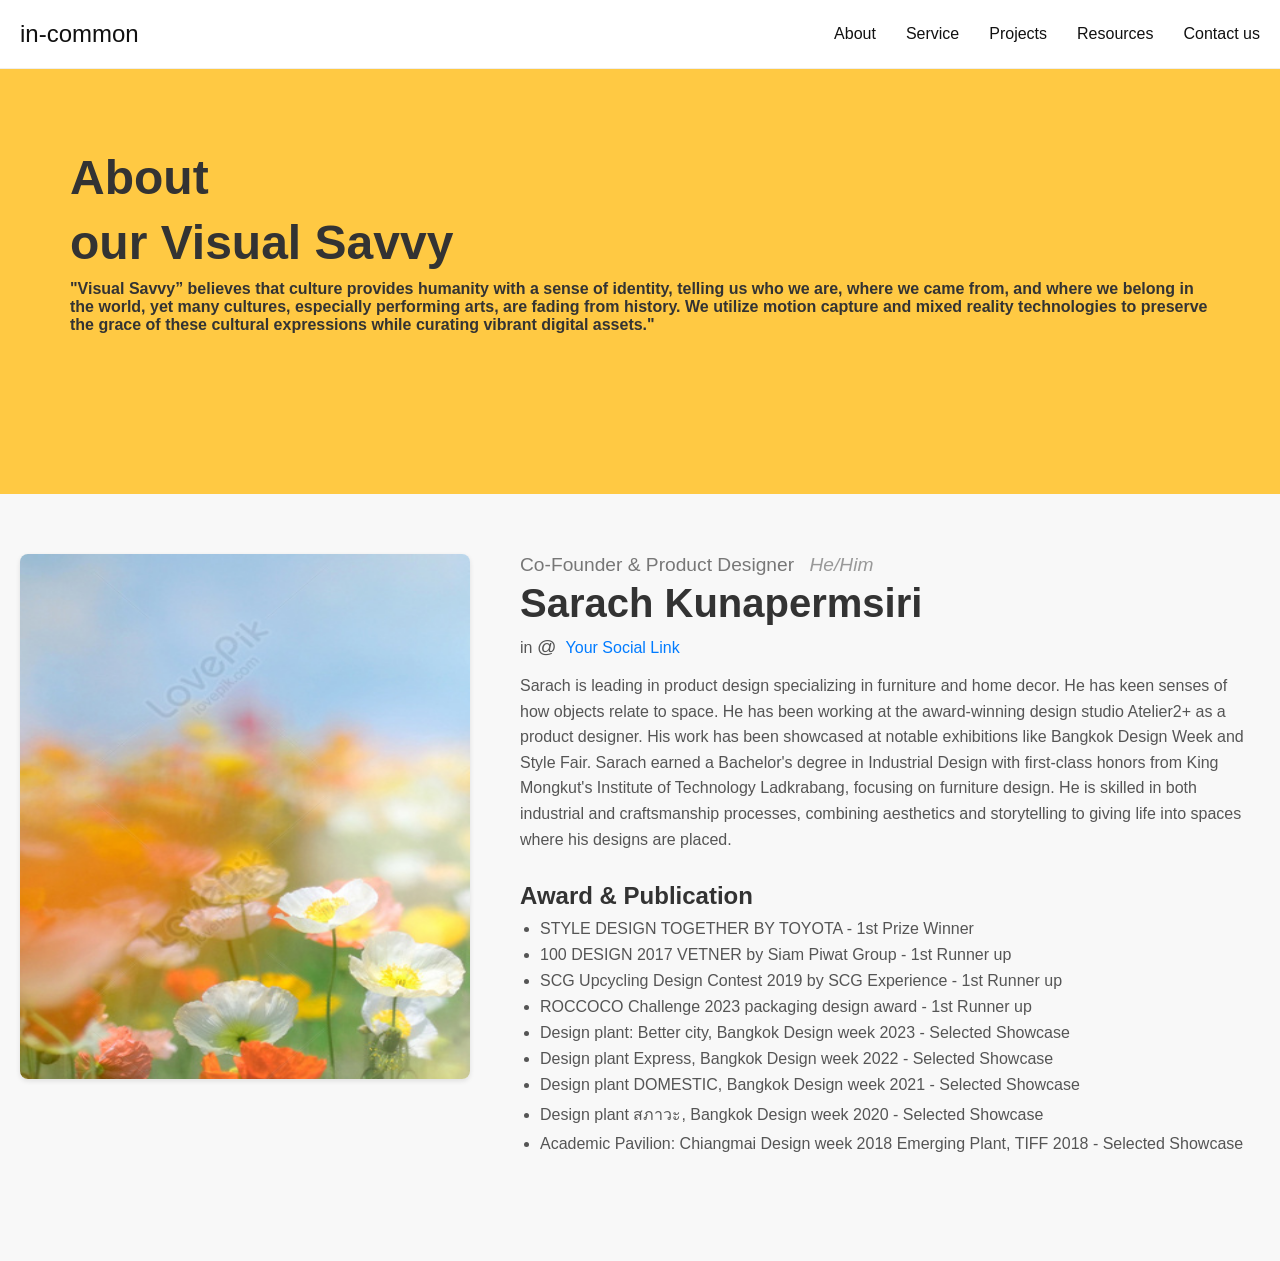
==== Pages/about.html @ efae08e5 "[First push]" ====
<!DOCTYPE html>
<html lang="th">
<head>
    <meta charset="UTF-8">
    <meta name="viewport" content="width=device-width, initial-scale=1.0">
    <title>เกี่ยวกับเรา</title>
    <link rel="stylesheet" href="../css/style.css">
    <style>
        body {
            background-color: #f8f8f8; 
            font-family: sans-serif; 
            margin: 0; 
            padding: 0;
        }

        .about-container {
            background-color: #FFC943; 
            padding: 70px; 
            text-align: left; 
        }

        .about-title {
            font-size: 3em; 
            color: #333;
            margin-bottom: 10px; 
        }
        .about-sub-title {
            font-size: 1em; 
            color: #333; 
            margin-bottom: 10px; 
        }

        .visual-savvy {
            font-size: 2em; 
            color: #555;
            font-weight: bold; 
            margin-bottom: 20px; 
        }

        .about-text {
            font-size: 1.1em; 
            color: #444; 
            line-height: 1.6;
            max-width: 800px; 
        }
    </style>
</head>
<body>
    <header>
        <div class="container">
            <div class="logo">
                <a href="../index.html">in-common</a>
            </div>
            <nav>
                <ul>
                    <li class="current"><a href="about.html">About</a></li>
                    <li><a href="service.html">Service</a></li>
                    <li><a href="projects.html">Projects</a></li>
                    <li><a href="">Resources</a></li>
                    <li><a href="contact.html">Contact us</a></li>
                </ul>
            </nav>
        </div>
    </header>

    <div class="containerB">
        <main id="content">
            <section class="about-intro-section yellow-bg">
                <div class="about-container">
                    <h2 class="about-title">About</h2>
                    <h2 class="about-title">our Visual Savvy</h2>
                    <h1 class="about-sub-title">"Visual Savvy” believes that culture provides humanity with a sense of identity, telling us who we are, where we came from, and where we belong in the world, yet many cultures, especially performing arts, are fading from history. We utilize motion capture and mixed reality technologies to preserve the grace of these cultural expressions while curating vibrant digital assets."</h1>
                </div>
            </section>

            <section class="profile-section">
                <div class="profile-container">
                    <div class="profile-image">
                        <img src="../images/IMAGE2.jpg" alt="Sarach Kunapermsiri">
                    </div>
                    <div class="profile-info">
                        <p class="profile-title">Co-Founder & Product Designer <span class="pronouns">He/Him</span></p>
                        <h2 class="profile-fullname">Sarach Kunapermsiri</h2>
                        <p class="profile-social">in <span class="social-icon">@</span> <a href="#">Your Social Link</a></p>
                        <p class="profile-description">Sarach is leading in product design specializing in furniture and home decor. He has keen senses of how objects relate to space. He has been working at the award-winning design studio Atelier2+ as a product designer. His work has been showcased at notable exhibitions like Bangkok Design Week and Style Fair. Sarach earned a Bachelor's degree in Industrial Design with first-class honors from King Mongkut's Institute of Technology Ladkrabang, focusing on furniture design. He is skilled in both industrial and craftsmanship processes, combining aesthetics and storytelling to giving life into spaces where his designs are placed.</p>
                        <div class="award-publication">
                            <h3>Award & Publication</h3>
                            <ul>
                                <li>STYLE DESIGN TOGETHER BY TOYOTA - 1st Prize Winner</li>
                                <li>100 DESIGN 2017 VETNER by Siam Piwat Group - 1st Runner up</li>
                                <li>SCG Upcycling Design Contest 2019 by SCG Experience - 1st Runner up</li>
                                <li>ROCCOCO Challenge 2023 packaging design award - 1st Runner up</li>
                                <li>Design plant: Better city, Bangkok Design week 2023 - Selected Showcase</li>
                                <li>Design plant Express, Bangkok Design week 2022 - Selected Showcase</li>
                                <li>Design plant DOMESTIC, Bangkok Design week 2021 - Selected Showcase</li>
                                <li>Design plant สภาวะ, Bangkok Design week 2020 - Selected Showcase</li>
                                <li>Academic Pavilion: Chiangmai Design week 2018 Emerging Plant, TIFF 2018 - Selected Showcase</li>
                            </ul>
                        </div>
                    </div>
                </div>
            </section>
        </main>
    </div>

    <footer>
        <div class="container">
            <!-- <p>&copy; 2025 เว็บไซต์ของคุณ</p> -->
        </div>
    </footer>
</body>
</html>
---- css/style.css ----
* {
    margin: 0;
    padding: 0;
    box-sizing: border-box;
}

body {
    font-family: 'Helvetica Neue', sans-serif;
    color: #111;
    background-color: #fff;
}


.container {
    max-width: 1800px;
    margin: 0 auto;
    padding: 0 20px;
}
.containerB {
    max-width: 2000px;
    margin: 0 auto;
    /* padding: 0 20px; */
}


header {
    background-color: #ffffff;
    padding: 20px 0;
    border-bottom: 1px solid #eee;
    position: fixed; 
    top: 0; 
    left: 0; 
    width: 100%; 
    z-index: 100;
}


.logo a {
    font-size: 1.5rem;
    font-weight: 500;
    color: #111;
    text-decoration: none;
}

header .container {
    display: flex;
    justify-content: space-between;
    align-items: center;
}


nav ul {
    list-style: none;
    display: flex;
    gap: 30px;
}

nav ul li a {
    text-decoration: none;
    color: #111;
    font-weight: 300;
    font-size: 1rem;
    transition: color 0.3s ease;
}

nav ul li a:hover {
    color: #ff4d4d; 
}


footer {
    text-align: center;
    padding: 20px 0;
    font-size: 0.9rem;
    color: #888;
}

.yellow-bg {
    background-color: #FFC943; /* สีเหลือง */
    padding: 80px 0; /* ปรับ padding ด้านบนและด้านล่างตามต้องการ */
}

.about-title {
    font-size: 3em;
    color: #333;
    margin-bottom: 15px;
}

.about-subtitle {
    font-size: 1.1em;
    color: #555;
    line-height: 1.6;
    max-width: 600px;
    margin: 0 auto 30px; /* จัดกลางและเพิ่ม margin ด้านล่าง */
}

.our-mission-section {
    margin: auto;
    padding: 60px 0; /* ปรับ padding ด้านบนและด้านล่างตามต้องการ */
}

.mission-container {
    display: flex; 
    flex-direction: row-reverse; 
    align-items: flex-start;
    max-width: 1200px;
    margin: 0 auto;
    padding: 0 20px;
}

.mission-text {
    flex: 5; 
    padding-right: 40px; 
}

.mission-text h2 {
    font-size: 2.5em;
    color: #333;
    margin-bottom: 20px;
}

.mission-text p {
    font-size: 1.1em;
    color: #555;
    line-height: 1.6;
    margin-bottom: 15px;
}

.mission-image {
    flex: 0 0 600px; 
    margin-right: 40px;
}

.mission-image img {
    display: block;
    width: 100%;
    height:  50vh;
    border-radius: 8px; 
    box-shadow: 0 2px 5px rgba(0, 0, 0, 0.1);
}
.profile-section {
    padding: 40px 0;
}

.profile-container {
    display: flex;
    align-items: flex-start;
    max-width: 1800px;
    margin: 0 auto;
    padding: 20px;
}

.profile-image {
    flex: 0 0 300px;
    margin-right: 100px;
}

.profile-image img {
    display: block;
    width: 150%; 
    height: 525px;
    border-radius: 8px;
    box-shadow: 0 2px 5px rgba(0, 0, 0, 0.1);
}

.profile-info {
    flex: 1;
    margin-left: 100px;
}

.profile-title {
    font-size: 1.2em;
    color: #777;
    margin-bottom: 5px;
}

.pronouns {
    color: #999;
    font-style: italic;
    margin-left: 10px;
}

.profile-fullname {
    font-size: 2.5em;
    color: #333;
    margin-bottom: 10px; 
}

.profile-social {
    font-size: 1em;
    color: #555;
    margin-bottom: 15px; 
}

.profile-social a {
    color: #007bff;
    text-decoration: none;
}

.profile-social a:hover {
    text-decoration: underline;
}

.social-icon {
    font-size: 1.2em; /* ขนาดไอคอน @ (ปรับได้) */
    margin-right: 5px;
}

.profile-description {
    line-height: 1.6;
    color: #555;
    margin-bottom: 30px;
}

.award-publication h3 {
    font-size: 1.5em;
    color: #333;
    margin-bottom: 10px;
}

.award-publication ul {
    list-style: disc;
    padding-left: 20px;
    color: #555;
}

.award-publication li {
    margin-bottom: 8px;
}
/* === Styles สำหรับส่วน Services === */
.services-section {
    padding: 60px 0; /* ปรับ padding บนและล่างตามต้องการ */
    background-color: #f8f8f8; /* สีพื้นหลังของ Section (ถ้าต้องการ) */
}

.services-section h2 {
    font-size: 2.5em;
    color: #333;
    text-align: center;
    margin-bottom: 30px;
}

.services-section p {
    color: #555;
    text-align: center;
    margin-bottom: 40px;
}

.services-grid {
    display: grid; /* ใช้ CSS Grid Layout */
    grid-template-columns: repeat(auto-fit, minmax(300px, 1fr)); /* สร้างคอลัมน์อัตโนมัติ ขั้นต่ำ 300px ต่อ Card */
    gap: 30px; /* ระยะห่างระหว่าง Card */
    max-width: 1200px; /* กำหนดความกว้างสูงสุดของ Grid */
    margin: 0 auto; /* จัด Grid ให้อยู่ตรงกลาง */
    padding: 0 20px; /* เพิ่ม padding ด้านข้างเล็กน้อย */
}

.service-card {
    background-color: #fff;
    border-radius: 8px;
    box-shadow: 0 2px 5px rgba(0, 0, 0, 0.1);
    overflow: hidden; /* ป้องกันไม่ให้เนื้อหาล้นขอบมน */
    display: flex;
    flex-direction: column;
}

.card-image {
    /* กำหนดความสูงของรูปภาพ (ถ้าต้องการ) */
    height: 150px;
    display: flex;
    justify-content: center;
    align-items: center;
    background-color: #eee; /* สีพื้นหลังเริ่มต้นของส่วนรูปภาพ */
}

.card-image img {
    max-width: 100%;
    max-height: 100%;
    object-fit: contain; /* ปรับขนาดรูปภาพให้พอดีกับ container โดยรักษาสัดส่วน */
}

.card-content {
    padding: 20px;
    text-align: center;
    flex-grow: 1; /* ให้ content ขยายเพื่อเติมเต็มความสูงของ card */
    display: flex;
    flex-direction: column;
    justify-content: space-between; /* จัดให้ title, subtitle, description และ button มีช่องว่างระหว่างกัน */
}

.card-content h3 {
    font-size: 1.5em;
    color: #333;
    margin-bottom: 10px;
}

.card-content .subtitle {
    font-size: 0.9em;
    color: #777;
    margin-bottom: 15px;
}

.card-content .description {
    font-size: 1em;
    color: #555;
    line-height: 1.6;
    margin-bottom: 20px;
    flex-grow: 1; 
}

.learn-more-button {
    display: inline-block;
    background-color: #111;
    color: #fff;
    padding: 10px 20px;
    text-decoration: none;
    border-radius: 5px;
    font-size: 0.9em;
    transition: background-color 0.3s ease;
}

.learn-more-button:hover {
    background-color: #333;
}
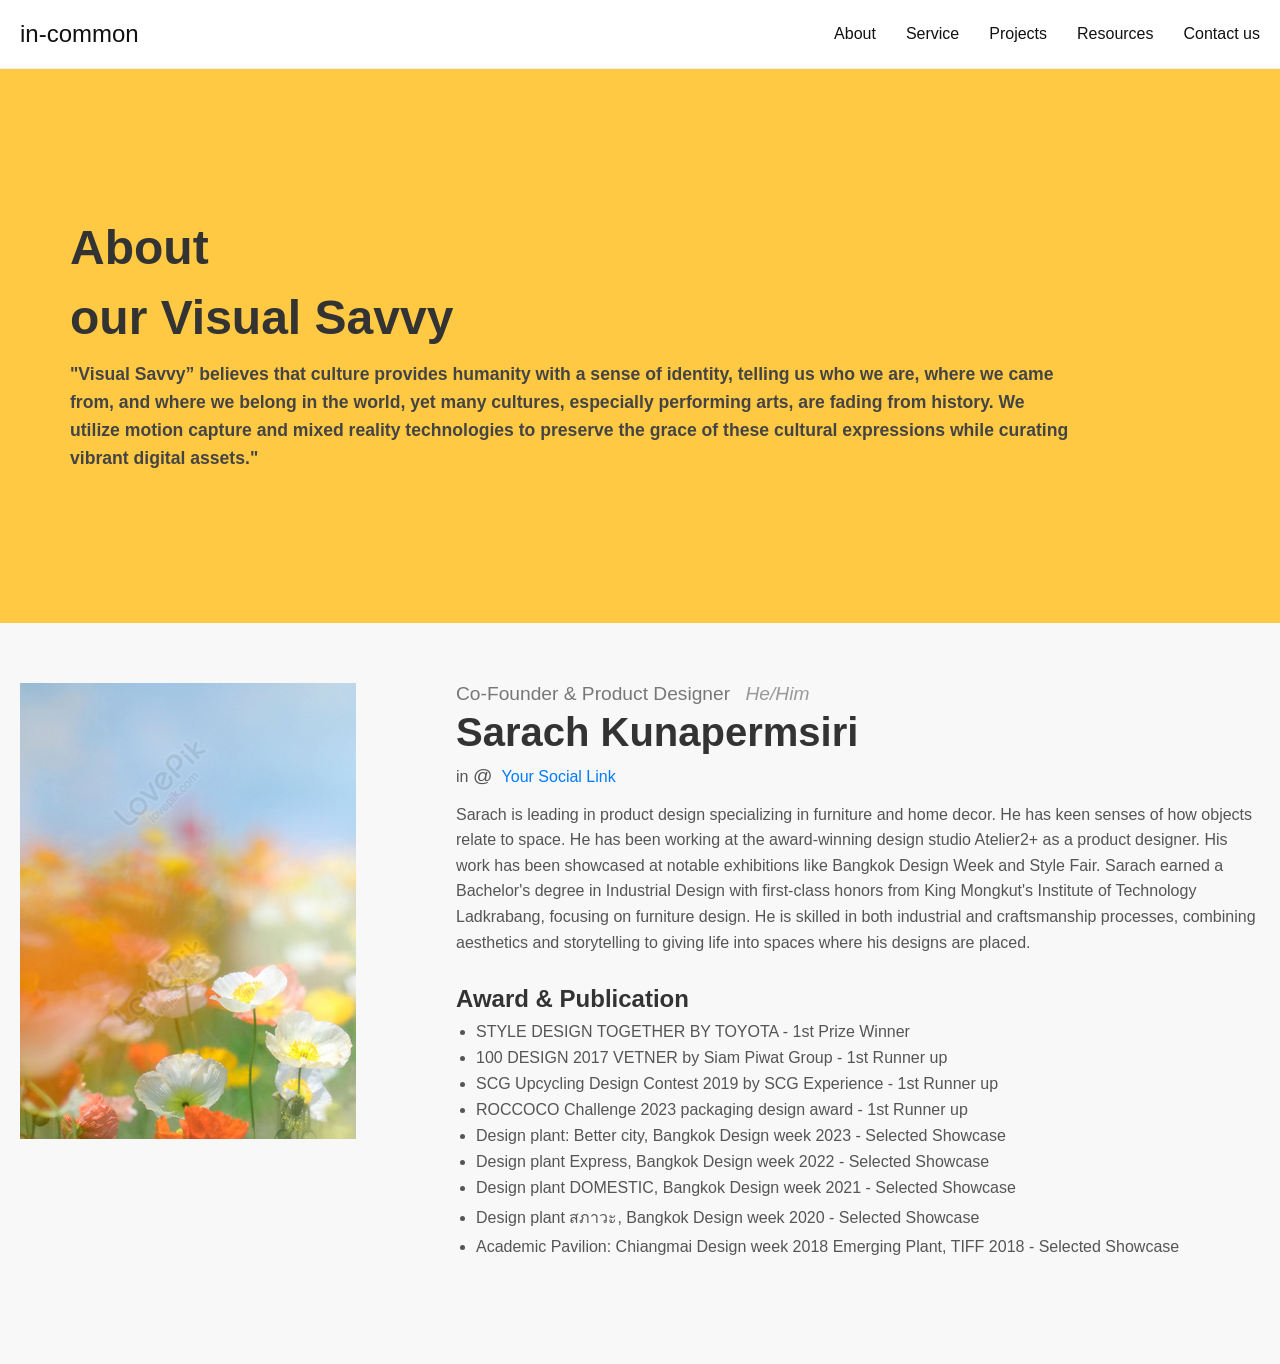
==== commit 917f2190: "[Response sive]" ====
--- a/Pages/about.html
+++ b/Pages/about.html
@@ -5,45 +5,7 @@
     <meta name="viewport" content="width=device-width, initial-scale=1.0">
     <title>เกี่ยวกับเรา</title>
     <link rel="stylesheet" href="../css/style.css">
-    <style>
-        body {
-            background-color: #f8f8f8; 
-            font-family: sans-serif; 
-            margin: 0; 
-            padding: 0;
-        }
-
-        .about-container {
-            background-color: #FFC943; 
-            padding: 70px; 
-            text-align: left; 
-        }
-
-        .about-title {
-            font-size: 3em; 
-            color: #333;
-            margin-bottom: 10px; 
-        }
-        .about-sub-title {
-            font-size: 1em; 
-            color: #333; 
-            margin-bottom: 10px; 
-        }
-
-        .visual-savvy {
-            font-size: 2em; 
-            color: #555;
-            font-weight: bold; 
-            margin-bottom: 20px; 
-        }
-
-        .about-text {
-            font-size: 1.1em; 
-            color: #444; 
-            line-height: 1.6;
-            max-width: 800px; 
-        }
-    </style>
+    
 </head>
 <body>
     <header>
@@ -66,10 +28,10 @@
     <div class="containerB">
         <main id="content">
             <section class="about-intro-section yellow-bg">
-                <div class="about-container">
+                <div class="about-container-fix">
                     <h2 class="about-title">About</h2>
                     <h2 class="about-title">our Visual Savvy</h2>
-                    <h1 class="about-sub-title">"Visual Savvy” believes that culture provides humanity with a sense of identity, telling us who we are, where we came from, and where we belong in the world, yet many cultures, especially performing arts, are fading from history. We utilize motion capture and mixed reality technologies to preserve the grace of these cultural expressions while curating vibrant digital assets."</h1>
+                    <h1 class="about-text">"Visual Savvy” believes that culture provides humanity with a sense of identity, telling us who we are, where we came from, and where we belong in the world, yet many cultures, especially performing arts, are fading from history. We utilize motion capture and mixed reality technologies to preserve the grace of these cultural expressions while curating vibrant digital assets."</h1>
                 </div>
             </section>
 
--- a/css/style.css
+++ b/css/style.css
@@ -21,6 +21,49 @@
     max-width: 2000px;
     margin: 0 auto;
     /* padding: 0 20px; */
+}
+body {
+    background-color: #f8f8f8; 
+    font-family: sans-serif; 
+    margin: 0; 
+    padding: 0;
+}
+
+.about-container {
+    background-color: #FFC943; 
+    padding: 70px; 
+    text-align: left; 
+}
+.about-container-fix {
+    background-color: #FFC943; 
+    padding: 70px; 
+    text-align: left; 
+    margin-top: 70px;
+}
+
+.about-title {
+    font-size: 3em; 
+    color: #333;
+    margin-bottom: 10px; 
+}
+.about-sub-title {
+    font-size: 1em; 
+    color: #333; 
+    margin-bottom: 10px; 
+}
+
+.visual-savvy {
+    font-size: 2em; 
+    color: #555;
+    font-weight: bold; 
+    margin-bottom: 20px; 
+}
+
+.about-text {
+    font-size: 1.1em; 
+    color: #444; 
+    line-height: 1.6;
+    max-width: 1000px; 
 }
 
 
@@ -77,8 +120,8 @@
 }
 
 .yellow-bg {
-    background-color: #FFC943; /* สีเหลือง */
-    padding: 80px 0; /* ปรับ padding ด้านบนและด้านล่างตามต้องการ */
+    background-color: #FFC943;
+    padding: 80px 0; 
 }
 
 .about-title {
@@ -92,12 +135,12 @@
     color: #555;
     line-height: 1.6;
     max-width: 600px;
-    margin: 0 auto 30px; /* จัดกลางและเพิ่ม margin ด้านล่าง */
+    margin: 0 auto 30px;
 }
 
 .our-mission-section {
     margin: auto;
-    padding: 60px 0; /* ปรับ padding ด้านบนและด้านล่างตามต้องการ */
+    padding: 60px 0;
 }
 
 .mission-container {
@@ -152,17 +195,23 @@
 }
 
 .profile-image {
-    flex: 0 0 300px;
-    margin-right: 100px;
-}
-
-.profile-image img {
+    max-width: 400px; 
+    margin: 0 auto;
+  }
+
+/* .profile-image img {
     display: block;
     width: 150%; 
     height: 525px;
     border-radius: 8px;
     box-shadow: 0 2px 5px rgba(0, 0, 0, 0.1);
-}
+} */
+.profile-image img {
+    width: 100%; 
+    height: auto;
+    display: block;
+    max-width: 400px;
+  }
 
 .profile-info {
     flex: 1;
@@ -203,7 +252,7 @@
 }
 
 .social-icon {
-    font-size: 1.2em; /* ขนาดไอคอน @ (ปรับได้) */
+    font-size: 1.2em;
     margin-right: 5px;
 }
 
@@ -228,10 +277,10 @@
 .award-publication li {
     margin-bottom: 8px;
 }
-/* === Styles สำหรับส่วน Services === */
+
 .services-section {
-    padding: 60px 0; /* ปรับ padding บนและล่างตามต้องการ */
-    background-color: #f8f8f8; /* สีพื้นหลังของ Section (ถ้าต้องการ) */
+    padding: 60px 0; 
+    background-color: #f8f8f8; 
 }
 
 .services-section h2 {
@@ -248,45 +297,45 @@
 }
 
 .services-grid {
-    display: grid; /* ใช้ CSS Grid Layout */
-    grid-template-columns: repeat(auto-fit, minmax(300px, 1fr)); /* สร้างคอลัมน์อัตโนมัติ ขั้นต่ำ 300px ต่อ Card */
-    gap: 30px; /* ระยะห่างระหว่าง Card */
-    max-width: 1200px; /* กำหนดความกว้างสูงสุดของ Grid */
-    margin: 0 auto; /* จัด Grid ให้อยู่ตรงกลาง */
-    padding: 0 20px; /* เพิ่ม padding ด้านข้างเล็กน้อย */
+    display: grid;
+    grid-template-columns: repeat(auto-fit, minmax(300px, 1fr));
+    gap: 30px;
+    max-width: 1200px; 
+    margin: 0 auto; 
+    padding: 0 20px;
 }
 
 .service-card {
     background-color: #fff;
     border-radius: 8px;
     box-shadow: 0 2px 5px rgba(0, 0, 0, 0.1);
-    overflow: hidden; /* ป้องกันไม่ให้เนื้อหาล้นขอบมน */
+    overflow: hidden; 
     display: flex;
     flex-direction: column;
 }
 
 .card-image {
-    /* กำหนดความสูงของรูปภาพ (ถ้าต้องการ) */
+   
     height: 150px;
     display: flex;
     justify-content: center;
     align-items: center;
-    background-color: #eee; /* สีพื้นหลังเริ่มต้นของส่วนรูปภาพ */
+    background-color: #eee; 
 }
 
 .card-image img {
     max-width: 100%;
     max-height: 100%;
-    object-fit: contain; /* ปรับขนาดรูปภาพให้พอดีกับ container โดยรักษาสัดส่วน */
+    object-fit: contain;
 }
 
 .card-content {
     padding: 20px;
     text-align: center;
-    flex-grow: 1; /* ให้ content ขยายเพื่อเติมเต็มความสูงของ card */
+    flex-grow: 1;
     display: flex;
     flex-direction: column;
-    justify-content: space-between; /* จัดให้ title, subtitle, description และ button มีช่องว่างระหว่างกัน */
+    justify-content: space-between; 
 }
 
 .card-content h3 {
@@ -324,3 +373,124 @@
     background-color: #333;
 }
 
+
+/* Default styles สำหรับหน้าจอขนาดใหญ่ */
+body {
+    font-size: 16px;
+    /* ... CSS อื่นๆ ... */
+}
+
+.container {
+    max-width: 1800px;
+    margin: 0 auto;
+    padding: 0 20px;
+}
+
+nav ul {
+    display: flex;
+    gap: 30px;
+}
+
+@media (max-width: 599px) {
+    body {
+        font-size: 14px;
+    }
+
+    .container {
+        padding: 0 10px;
+    }
+
+    nav ul {
+        display: block; 
+    }
+
+    nav ul li {
+        margin-bottom: 10px;
+    }
+}
+
+@media (min-width: 600px) and (max-width: 991px) {
+    body {
+        font-size: 15px;
+    }
+
+    .container {
+        max-width: 960px;
+        padding: 0 15px;
+    }
+
+    nav ul {
+        gap: 20px;
+    }
+}
+
+
+/* Default styles สำหรับหน้าจอขนาดใหญ่ (เหมือนเดิม) */
+/* ... */
+
+/* Styles สำหรับแท็บเล็ต (768px - 991px) */
+@media (min-width: 768px) and (max-width: 991px) {
+    .container {
+        max-width: 720px; /* ปรับขนาด Container สำหรับแท็บเล็ต */
+    }
+
+    nav ul {
+        gap: 15px; /* ลดระยะห่างเมนู */
+    }
+
+    .about-title {
+        font-size: 2.2em; /* ลดขนาดหัวข้อ */
+    }
+}
+
+/* Styles สำหรับมือถือ (น้อยกว่า 600px) */
+@media (max-width: 599px) {
+    body {
+        font-size: 14px;
+    }
+
+    .container {
+        padding: 0 10px;
+    }
+
+    nav ul {
+        display: block;
+    }
+
+    nav ul li {
+        margin-bottom: 10px;
+        text-align: center;
+    }
+
+   
+
+    .profile-container {
+        flex-direction: column; /* เปลี่ยนเป็นแนวตั้งบนมือถือ */
+        align-items: center; /* จัดตรงกลาง */
+    }
+      
+    .profile-info {
+        margin-left: 0;
+        text-align: center;
+    }
+
+    .services-grid {
+        grid-template-columns: 1fr;
+    }
+
+    .map-responsive {
+        position: relative;
+        overflow: hidden;
+        padding-bottom: 56.25%; 
+        height: 0;
+    }
+    
+    .map-responsive iframe {
+        position: absolute;
+        top: 0;
+        left: 0;
+        width: 100% !important;
+        height: 100% !important;
+    }
+    
+}
